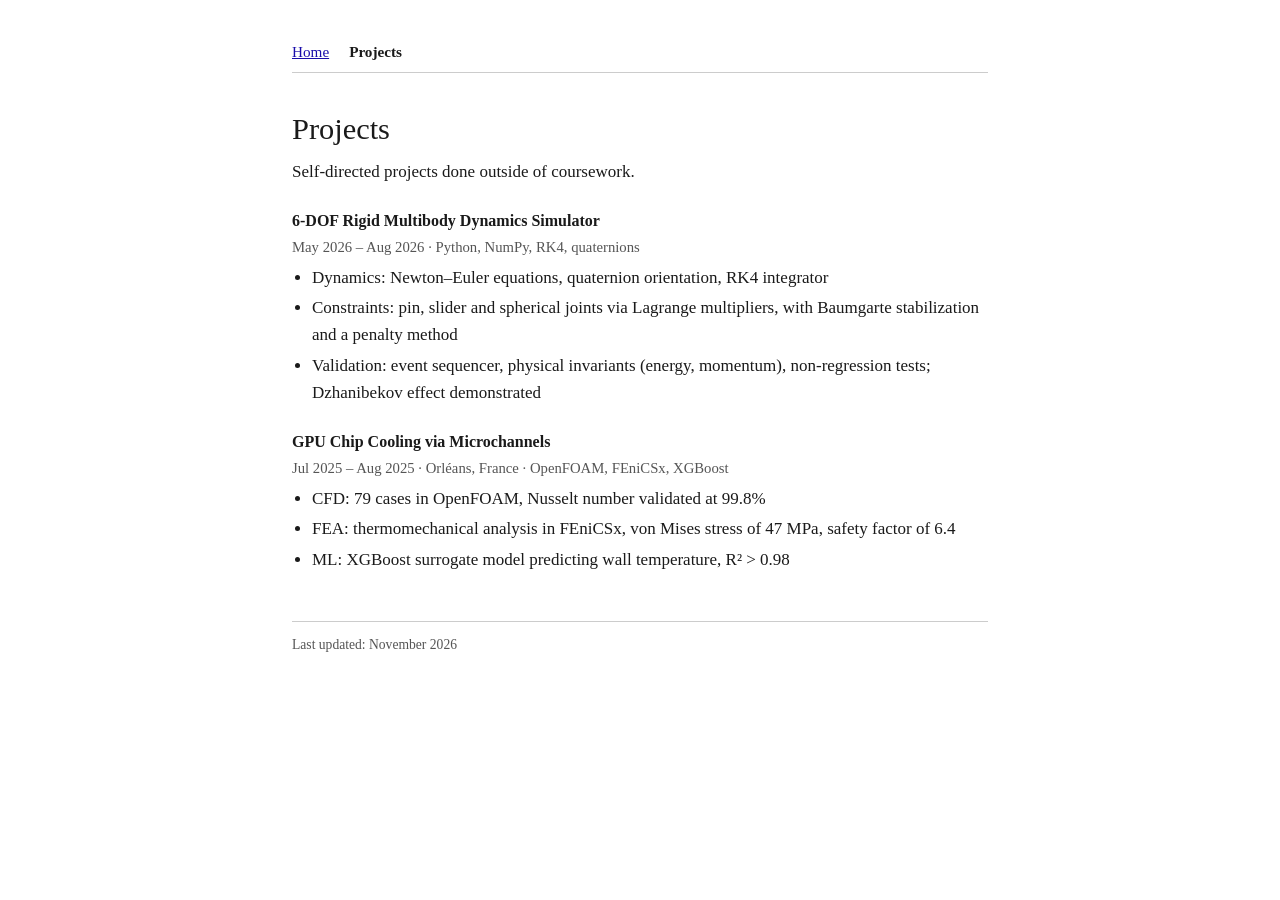
==== projects.html @ b62ea539 "Add files via upload" ====
<!doctype html>
<html lang="en">
<head>
<meta charset="utf-8">
<meta name="viewport" content="width=device-width, initial-scale=1">
<title>Projects – Your Name</title>
<link rel="stylesheet" href="style.css">
</head>
<body>
<div class="page">

  <nav aria-label="Pages"><a href="index.html">Home</a><a href="projects.html" aria-current="page">Projects</a></nav>

  <h1>Projects</h1>
  <p>Self-directed projects done outside of coursework.</p>

  <h3>6-DOF Rigid Multibody Dynamics Simulator</h3>
  <p class="meta">May 2026 – Aug 2026 · Python, NumPy, RK4, quaternions</p>
  <!-- Video example: put dzhanibekov.mp4 in the folder, then remove the comment marks
  <video class="media" src="dzhanibekov.mp4" autoplay muted loop playsinline></video>
  -->
  <ul class="simple">
    <li>Dynamics: Newton–Euler equations, quaternion orientation, RK4 integrator</li>
    <li>Constraints: pin, slider and spherical joints via Lagrange multipliers, with Baumgarte stabilization and a penalty method</li>
    <li>Validation: event sequencer, physical invariants (energy, momentum), non-regression tests; Dzhanibekov effect demonstrated</li>
  </ul>
  <!-- <p><a href="https://github.com/">Code on GitHub</a></p> -->

  <h3>GPU Chip Cooling via Microchannels</h3>
  <p class="meta">Jul 2025 – Aug 2025 · Orléans, France · OpenFOAM, FEniCSx, XGBoost</p>
  <!-- GIF example: put cooling.gif in the folder, then remove the comment marks
  <img class="media" src="cooling.gif" alt="Temperature field in the microchannels">
  -->
  <ul class="simple">
    <li>CFD: 79 cases in OpenFOAM, Nusselt number validated at 99.8%</li>
    <li>FEA: thermomechanical analysis in FEniCSx, von Mises stress of 47 MPa, safety factor of 6.4</li>
    <li>ML: XGBoost surrogate model predicting wall temperature, R² &gt; 0.98</li>
  </ul>
  <!-- <p><a href="https://github.com/">Code on GitHub</a></p> -->

  <footer>Last updated: November 2026</footer>
</div>
</body>
</html>
---- style.css ----
:root{
  --bg:#ffffff; --ink:#1a1a1a; --muted:#555555; --line:#cccccc;
  --link:#1a0dab; --visited:#5a1a8a; --box:#e8e8e8;
}
@media (prefers-color-scheme: dark){
  :root{ color-scheme:dark;
    --bg:#16181b; --ink:#e4e4e4; --muted:#a0a0a0; --line:#3a3d42;
    --link:#8ab4f8; --visited:#c58af9; --box:#2a2d31; }
}
*,*::before,*::after{box-sizing:border-box}
body{margin:0;background:var(--bg);color:var(--ink);
  font-family:Georgia,"Times New Roman",Times,serif;font-size:17px;line-height:1.6}
.page{max-width:46rem;margin:0 auto;padding:2.5rem 1.25rem 3rem}
a{color:var(--link)} a:visited{color:var(--visited)}
:focus-visible{outline:2px solid var(--link);outline-offset:2px}
nav{margin:0 0 2rem;padding-bottom:.5rem;border-bottom:1px solid var(--line);font-size:.95rem}
nav a{margin-right:1.25rem}
nav a[aria-current="page"]{color:var(--ink);text-decoration:none;font-weight:bold}
h1{font-size:1.9rem;font-weight:normal;margin:0 0 .25rem}
h2{font-size:1.25rem;font-weight:normal;margin:2.5rem 0 .75rem;padding-bottom:.25rem;border-bottom:1px solid var(--line)}
h3{font-size:1rem;margin:1.4rem 0 .15rem}
p{margin:0 0 .9rem}
.profil{display:flex;gap:1.5rem;align-items:flex-start}
.photo{width:130px;height:160px;flex:none;object-fit:cover;background:var(--box);border:1px solid var(--line);
  display:flex;align-items:center;justify-content:center;color:var(--muted);font-size:.85rem}
.sous-titre{color:var(--muted);margin:0 0 .75rem}
.contact{margin:0;padding:0;list-style:none}
.cv{border-collapse:collapse;width:100%}
.cv td{vertical-align:top;padding:.3rem 0}
.cv td:first-child{width:11rem;color:var(--muted);padding-right:1rem;white-space:nowrap}
ul.simple{margin:.3rem 0 .9rem;padding-left:1.25rem}
ul.simple li{margin-bottom:.2rem}
.meta{color:var(--muted);font-size:.92rem;margin:0 0 .3rem}
.media{display:block;max-width:100%;height:auto;margin:.75rem 0 1rem;border:1px solid var(--line)}
footer{margin-top:3rem;padding-top:.75rem;border-top:1px solid var(--line);color:var(--muted);font-size:.85rem}
@media (max-width:520px){
  .profil{flex-direction:column}
  .cv td:first-child{width:auto;white-space:normal}
  .cv tr{display:block;margin-bottom:.6rem} .cv td{display:block;padding:0}
}
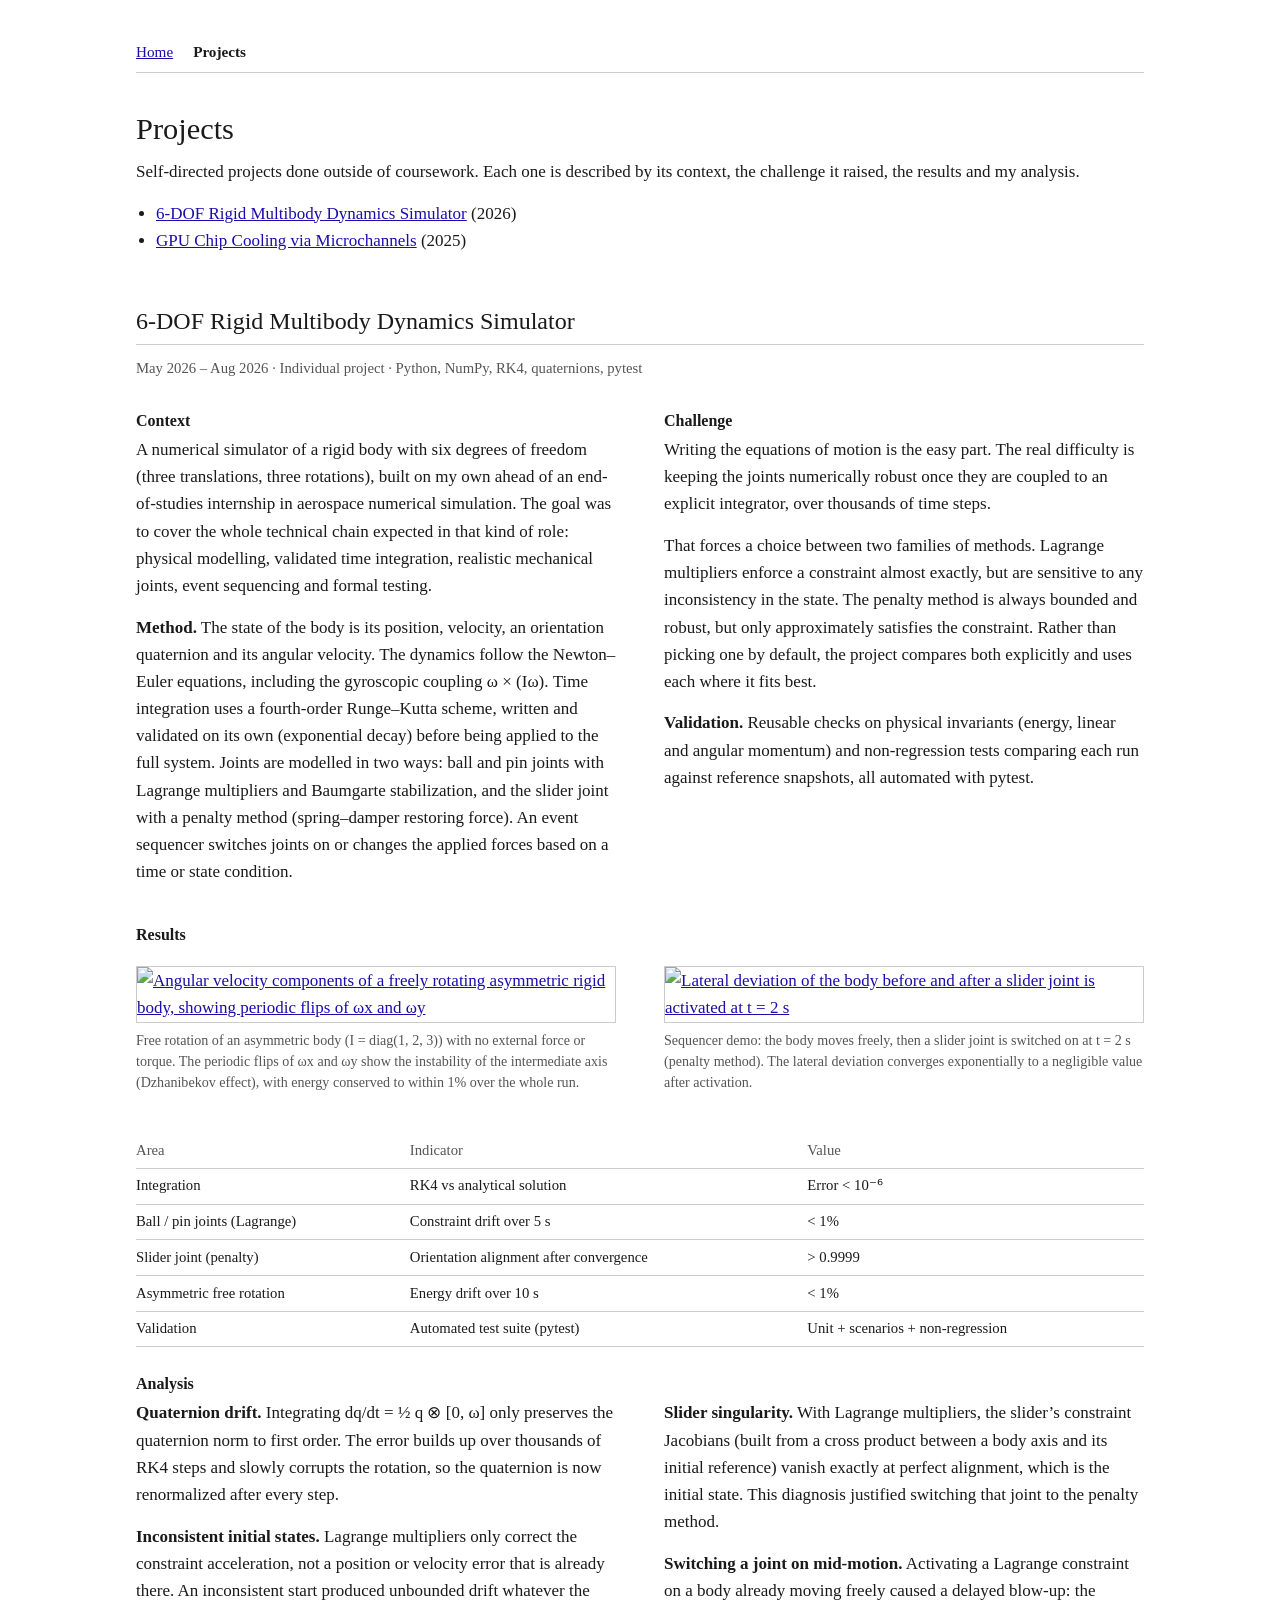
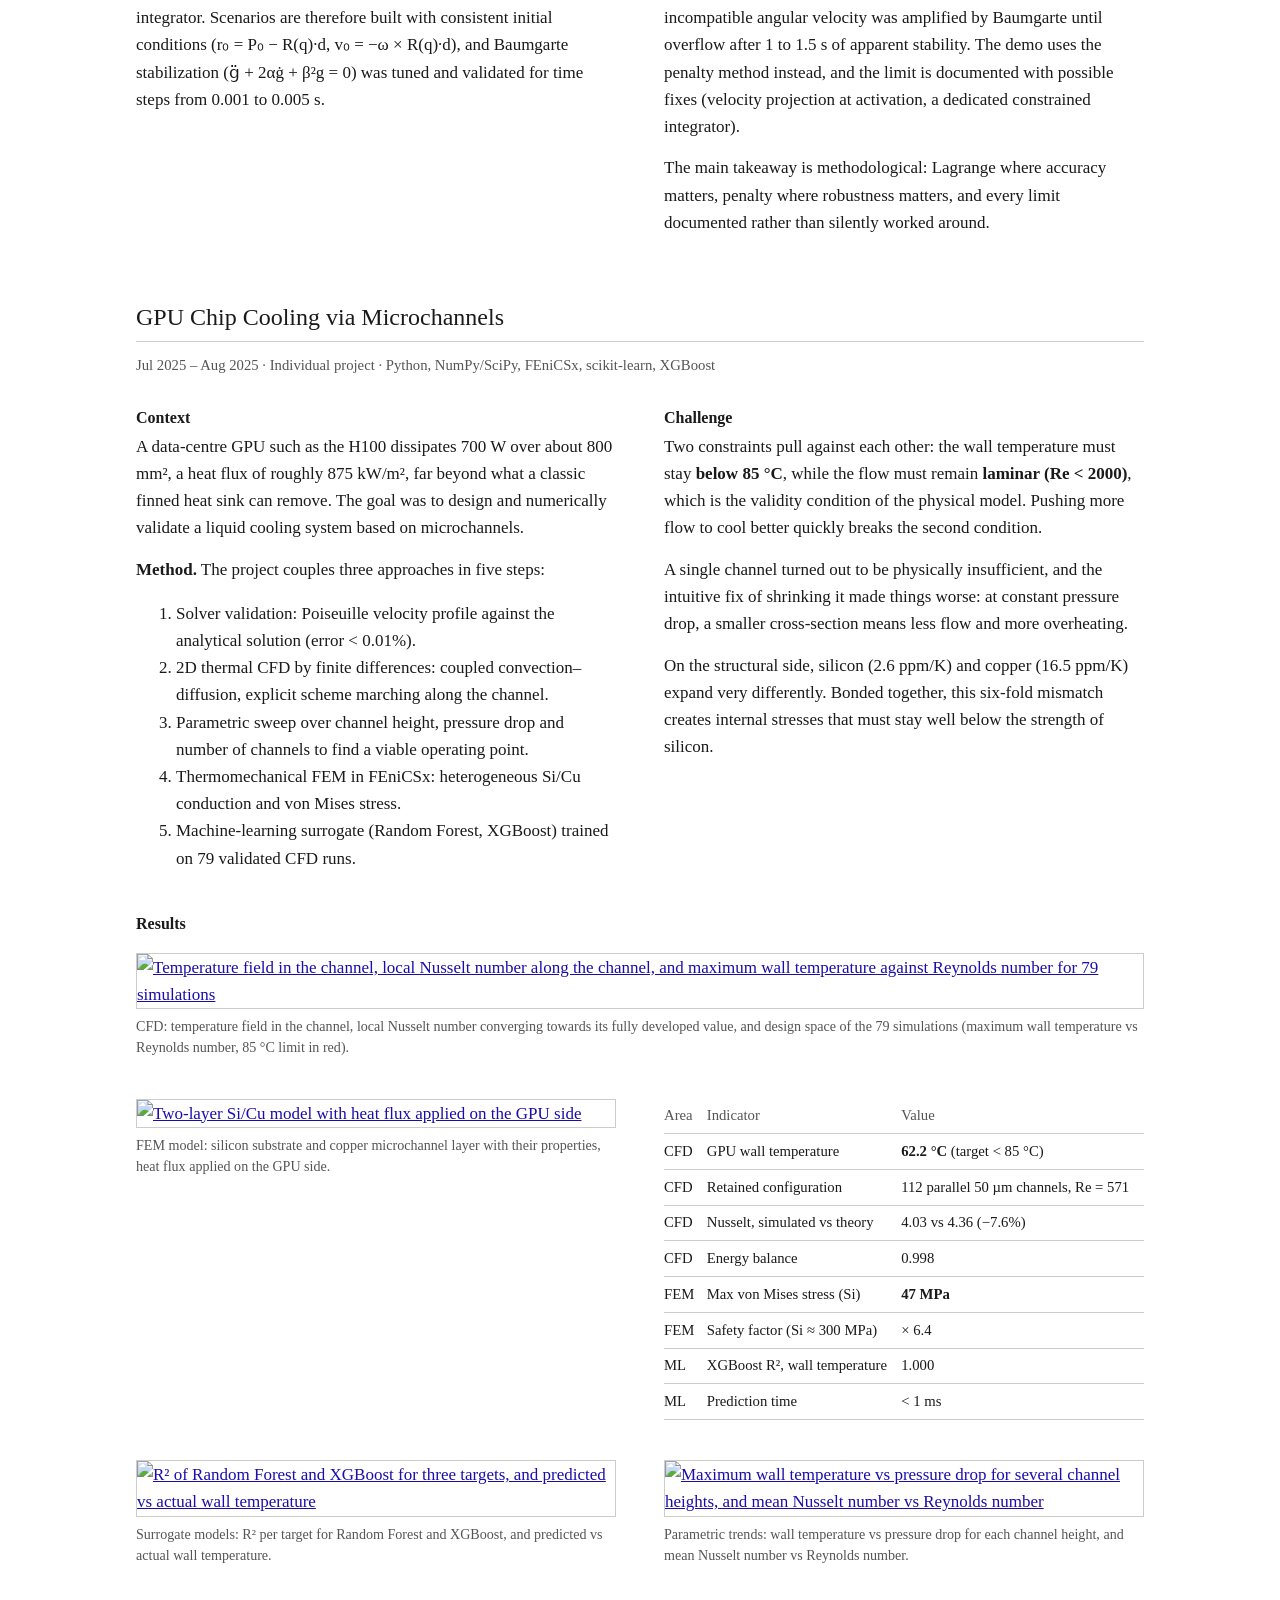
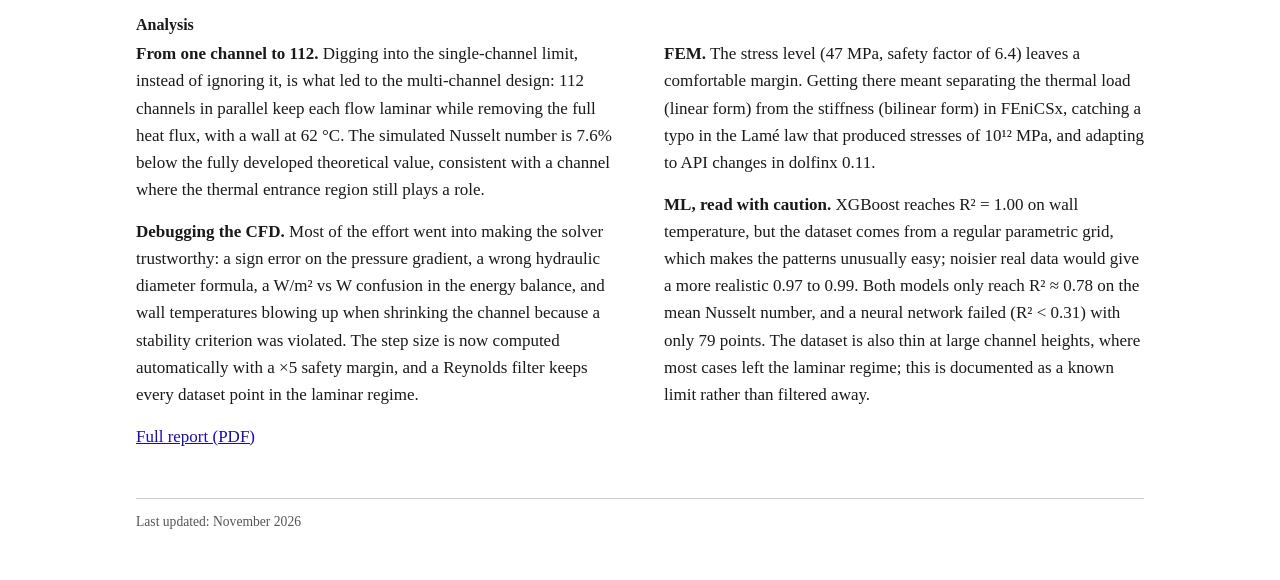
==== commit fc2295e9: "Add files via upload" ====
--- a/projects.html
+++ b/projects.html
@@ -12,31 +12,140 @@
   <nav aria-label="Pages"><a href="index.html">Home</a><a href="projects.html" aria-current="page">Projects</a></nav>
 
   <h1>Projects</h1>
-  <p>Self-directed projects done outside of coursework.</p>
+  <p>Self-directed projects done outside of coursework. Each one is described by its context, the challenge it raised, the results and my analysis.</p>
+  <ul class="sommaire">
+    <li><a href="#rigid-body">6-DOF Rigid Multibody Dynamics Simulator</a> (2026)</li>
+    <li><a href="#microchannels">GPU Chip Cooling via Microchannels</a> (2025)</li>
+  </ul>
 
-  <h3>6-DOF Rigid Multibody Dynamics Simulator</h3>
-  <p class="meta">May 2026 – Aug 2026 · Python, NumPy, RK4, quaternions</p>
-  <!-- Video example: put dzhanibekov.mp4 in the folder, then remove the comment marks
-  <video class="media" src="dzhanibekov.mp4" autoplay muted loop playsinline></video>
-  -->
-  <ul class="simple">
-    <li>Dynamics: Newton–Euler equations, quaternion orientation, RK4 integrator</li>
-    <li>Constraints: pin, slider and spherical joints via Lagrange multipliers, with Baumgarte stabilization and a penalty method</li>
-    <li>Validation: event sequencer, physical invariants (energy, momentum), non-regression tests; Dzhanibekov effect demonstrated</li>
-  </ul>
-  <!-- <p><a href="https://github.com/">Code on GitHub</a></p> -->
+  <!-- ================================================================= -->
+  <section class="projet" id="rigid-body">
+    <h2>6-DOF Rigid Multibody Dynamics Simulator</h2>
+    <p class="meta">May 2026 – Aug 2026 · Individual project · Python, NumPy, RK4, quaternions, pytest</p>
 
-  <h3>GPU Chip Cooling via Microchannels</h3>
-  <p class="meta">Jul 2025 – Aug 2025 · Orléans, France · OpenFOAM, FEniCSx, XGBoost</p>
-  <!-- GIF example: put cooling.gif in the folder, then remove the comment marks
-  <img class="media" src="cooling.gif" alt="Temperature field in the microchannels">
-  -->
-  <ul class="simple">
-    <li>CFD: 79 cases in OpenFOAM, Nusselt number validated at 99.8%</li>
-    <li>FEA: thermomechanical analysis in FEniCSx, von Mises stress of 47 MPa, safety factor of 6.4</li>
-    <li>ML: XGBoost surrogate model predicting wall temperature, R² &gt; 0.98</li>
-  </ul>
-  <!-- <p><a href="https://github.com/">Code on GitHub</a></p> -->
+    <div class="deux">
+      <div>
+        <h3>Context</h3>
+        <p>A numerical simulator of a rigid body with six degrees of freedom (three translations, three rotations), built on my own ahead of an end-of-studies internship in aerospace numerical simulation. The goal was to cover the whole technical chain expected in that kind of role: physical modelling, validated time integration, realistic mechanical joints, event sequencing and formal testing.</p>
+        <p><strong>Method.</strong> The state of the body is its position, velocity, an orientation quaternion and its angular velocity. The dynamics follow the Newton–Euler equations, including the gyroscopic coupling ω × (Iω). Time integration uses a fourth-order Runge–Kutta scheme, written and validated on its own (exponential decay) before being applied to the full system. Joints are modelled in two ways: ball and pin joints with Lagrange multipliers and Baumgarte stabilization, and the slider joint with a penalty method (spring–damper restoring force). An event sequencer switches joints on or changes the applied forces based on a time or state condition.</p>
+      </div>
+      <div>
+        <h3>Challenge</h3>
+        <p>Writing the equations of motion is the easy part. The real difficulty is keeping the joints numerically robust once they are coupled to an explicit integrator, over thousands of time steps.</p>
+        <p>That forces a choice between two families of methods. Lagrange multipliers enforce a constraint almost exactly, but are sensitive to any inconsistency in the state. The penalty method is always bounded and robust, but only approximately satisfies the constraint. Rather than picking one by default, the project compares both explicitly and uses each where it fits best.</p>
+        <p><strong>Validation.</strong> Reusable checks on physical invariants (energy, linear and angular momentum) and non-regression tests comparing each run against reference snapshots, all automated with pytest.</p>
+      </div>
+    </div>
+
+    <h3>Results</h3>
+    <div class="deux">
+      <!-- Copy these two images from the project's assets/ folder into images/ -->
+      <figure>
+        <a href="images/dzhanibekov_effect.png"><img src="images/dzhanibekov_effect.png" alt="Angular velocity components of a freely rotating asymmetric rigid body, showing periodic flips of ωx and ωy"></a>
+        <figcaption>Free rotation of an asymmetric body (I = diag(1, 2, 3)) with no external force or torque. The periodic flips of ωx and ωy show the instability of the intermediate axis (Dzhanibekov effect), with energy conserved to within 1% over the whole run.</figcaption>
+      </figure>
+      <figure>
+        <a href="images/sequencer_demo.png"><img src="images/sequencer_demo.png" alt="Lateral deviation of the body before and after a slider joint is activated at t = 2 s"></a>
+        <figcaption>Sequencer demo: the body moves freely, then a slider joint is switched on at t = 2 s (penalty method). The lateral deviation converges exponentially to a negligible value after activation.</figcaption>
+      </figure>
+    </div>
+    <table class="chiffres">
+      <tr><th>Area</th><th>Indicator</th><th>Value</th></tr>
+      <tr><td>Integration</td><td>RK4 vs analytical solution</td><td>Error &lt; 10⁻⁶</td></tr>
+      <tr><td>Ball / pin joints (Lagrange)</td><td>Constraint drift over 5 s</td><td>&lt; 1%</td></tr>
+      <tr><td>Slider joint (penalty)</td><td>Orientation alignment after convergence</td><td>&gt; 0.9999</td></tr>
+      <tr><td>Asymmetric free rotation</td><td>Energy drift over 10 s</td><td>&lt; 1%</td></tr>
+      <tr><td>Validation</td><td>Automated test suite (pytest)</td><td>Unit + scenarios + non-regression</td></tr>
+    </table>
+
+    <h3>Analysis</h3>
+    <div class="deux">
+      <div>
+        <p><strong>Quaternion drift.</strong> Integrating dq/dt = ½ q ⊗ [0, ω] only preserves the quaternion norm to first order. The error builds up over thousands of RK4 steps and slowly corrupts the rotation, so the quaternion is now renormalized after every step.</p>
+        <p><strong>Inconsistent initial states.</strong> Lagrange multipliers only correct the constraint acceleration, not a position or velocity error that is already there. An inconsistent start produced unbounded drift whatever the integrator. Scenarios are therefore built with consistent initial conditions (r₀ = P₀ − R(q)·d, v₀ = −ω × R(q)·d), and Baumgarte stabilization (g̈ + 2αġ + β²g = 0) was tuned and validated for time steps from 0.001 to 0.005 s.</p>
+      </div>
+      <div>
+        <p><strong>Slider singularity.</strong> With Lagrange multipliers, the slider’s constraint Jacobians (built from a cross product between a body axis and its initial reference) vanish exactly at perfect alignment, which is the initial state. This diagnosis justified switching that joint to the penalty method.</p>
+        <p><strong>Switching a joint on mid-motion.</strong> Activating a Lagrange constraint on a body already moving freely caused a delayed blow-up: the incompatible angular velocity was amplified by Baumgarte until overflow after 1 to 1.5 s of apparent stability. The demo uses the penalty method instead, and the limit is documented with possible fixes (velocity projection at activation, a dedicated constrained integrator).</p>
+        <p>The main takeaway is methodological: Lagrange where accuracy matters, penalty where robustness matters, and every limit documented rather than silently worked around.</p>
+      </div>
+    </div>
+    <!-- <p><a href="https://github.com/">Source code, tests and notebooks on GitHub</a></p> -->
+  </section>
+
+  <!-- ================================================================= -->
+  <section class="projet" id="microchannels">
+    <h2>GPU Chip Cooling via Microchannels</h2>
+    <p class="meta">Jul 2025 – Aug 2025 · Individual project · Python, NumPy/SciPy, FEniCSx, scikit-learn, XGBoost</p>
+
+    <div class="deux">
+      <div>
+        <h3>Context</h3>
+        <p>A data-centre GPU such as the H100 dissipates 700 W over about 800 mm², a heat flux of roughly 875 kW/m², far beyond what a classic finned heat sink can remove. The goal was to design and numerically validate a liquid cooling system based on microchannels.</p>
+        <p><strong>Method.</strong> The project couples three approaches in five steps:</p>
+        <ol class="simple">
+          <li>Solver validation: Poiseuille velocity profile against the analytical solution (error &lt; 0.01%).</li>
+          <li>2D thermal CFD by finite differences: coupled convection–diffusion, explicit scheme marching along the channel.</li>
+          <li>Parametric sweep over channel height, pressure drop and number of channels to find a viable operating point.</li>
+          <li>Thermomechanical FEM in FEniCSx: heterogeneous Si/Cu conduction and von Mises stress.</li>
+          <li>Machine-learning surrogate (Random Forest, XGBoost) trained on 79 validated CFD runs.</li>
+        </ol>
+      </div>
+      <div>
+        <h3>Challenge</h3>
+        <p>Two constraints pull against each other: the wall temperature must stay <strong>below 85 °C</strong>, while the flow must remain <strong>laminar (Re &lt; 2000)</strong>, which is the validity condition of the physical model. Pushing more flow to cool better quickly breaks the second condition.</p>
+        <p>A single channel turned out to be physically insufficient, and the intuitive fix of shrinking it made things worse: at constant pressure drop, a smaller cross-section means less flow and more overheating.</p>
+        <p>On the structural side, silicon (2.6 ppm/K) and copper (16.5 ppm/K) expand very differently. Bonded together, this six-fold mismatch creates internal stresses that must stay well below the strength of silicon.</p>
+      </div>
+    </div>
+
+    <h3>Results</h3>
+    <figure>
+      <a href="images/microchannel_cfd.png"><img src="images/microchannel_cfd.png" alt="Temperature field in the channel, local Nusselt number along the channel, and maximum wall temperature against Reynolds number for 79 simulations"></a>
+      <figcaption>CFD: temperature field in the channel, local Nusselt number converging towards its fully developed value, and design space of the 79 simulations (maximum wall temperature vs Reynolds number, 85 °C limit in red).</figcaption>
+    </figure>
+    <div class="deux">
+      <figure>
+        <a href="images/microchannel_fem_geometry.png"><img src="images/microchannel_fem_geometry.png" alt="Two-layer Si/Cu model with heat flux applied on the GPU side"></a>
+        <figcaption>FEM model: silicon substrate and copper microchannel layer with their properties, heat flux applied on the GPU side.</figcaption>
+      </figure>
+      <table class="chiffres">
+        <tr><th>Area</th><th>Indicator</th><th>Value</th></tr>
+        <tr><td>CFD</td><td>GPU wall temperature</td><td><strong>62.2 °C</strong> (target &lt; 85 °C)</td></tr>
+        <tr><td>CFD</td><td>Retained configuration</td><td>112 parallel 50 µm channels, Re = 571</td></tr>
+        <tr><td>CFD</td><td>Nusselt, simulated vs theory</td><td>4.03 vs 4.36 (−7.6%)</td></tr>
+        <tr><td>CFD</td><td>Energy balance</td><td>0.998</td></tr>
+        <tr><td>FEM</td><td>Max von Mises stress (Si)</td><td><strong>47 MPa</strong></td></tr>
+        <tr><td>FEM</td><td>Safety factor (Si ≈ 300 MPa)</td><td>× 6.4</td></tr>
+        <tr><td>ML</td><td>XGBoost R², wall temperature</td><td>1.000</td></tr>
+        <tr><td>ML</td><td>Prediction time</td><td>&lt; 1 ms</td></tr>
+      </table>
+    </div>
+    <div class="deux">
+      <figure>
+        <a href="images/microchannel_ml.png"><img src="images/microchannel_ml.png" alt="R² of Random Forest and XGBoost for three targets, and predicted vs actual wall temperature"></a>
+        <figcaption>Surrogate models: R² per target for Random Forest and XGBoost, and predicted vs actual wall temperature.</figcaption>
+      </figure>
+      <figure>
+        <a href="images/microchannel_parametric.png"><img src="images/microchannel_parametric.png" alt="Maximum wall temperature vs pressure drop for several channel heights, and mean Nusselt number vs Reynolds number"></a>
+        <figcaption>Parametric trends: wall temperature vs pressure drop for each channel height, and mean Nusselt number vs Reynolds number.</figcaption>
+      </figure>
+    </div>
+
+    <h3>Analysis</h3>
+    <div class="deux">
+      <div>
+        <p><strong>From one channel to 112.</strong> Digging into the single-channel limit, instead of ignoring it, is what led to the multi-channel design: 112 channels in parallel keep each flow laminar while removing the full heat flux, with a wall at 62 °C. The simulated Nusselt number is 7.6% below the fully developed theoretical value, consistent with a channel where the thermal entrance region still plays a role.</p>
+        <p><strong>Debugging the CFD.</strong> Most of the effort went into making the solver trustworthy: a sign error on the pressure gradient, a wrong hydraulic diameter formula, a W/m² vs W confusion in the energy balance, and wall temperatures blowing up when shrinking the channel because a stability criterion was violated. The step size is now computed automatically with a ×5 safety margin, and a Reynolds filter keeps every dataset point in the laminar regime.</p>
+      </div>
+      <div>
+        <p><strong>FEM.</strong> The stress level (47 MPa, safety factor of 6.4) leaves a comfortable margin. Getting there meant separating the thermal load (linear form) from the stiffness (bilinear form) in FEniCSx, catching a typo in the Lamé law that produced stresses of 10¹² MPa, and adapting to API changes in dolfinx 0.11.</p>
+        <p><strong>ML, read with caution.</strong> XGBoost reaches R² = 1.00 on wall temperature, but the dataset comes from a regular parametric grid, which makes the patterns unusually easy; noisier real data would give a more realistic 0.97 to 0.99. Both models only reach R² ≈ 0.78 on the mean Nusselt number, and a neural network failed (R² &lt; 0.31) with only 79 points. The dataset is also thin at large channel heights, where most cases left the laminar regime; this is documented as a known limit rather than filtered away.</p>
+      </div>
+    </div>
+    <p><a href="microchannel-report.pdf">Full report (PDF)</a></p>
+    <!-- <p><a href="https://github.com/">Source code on GitHub</a></p> -->
+  </section>
 
   <footer>Last updated: November 2026</footer>
 </div>
--- a/style.css
+++ b/style.css
@@ -10,7 +10,7 @@
 *,*::before,*::after{box-sizing:border-box}
 body{margin:0;background:var(--bg);color:var(--ink);
   font-family:Georgia,"Times New Roman",Times,serif;font-size:17px;line-height:1.6}
-.page{max-width:46rem;margin:0 auto;padding:2.5rem 1.25rem 3rem}
+.page{max-width:66rem;margin:0 auto;padding:2.5rem 1.5rem 3rem}
 a{color:var(--link)} a:visited{color:var(--visited)}
 :focus-visible{outline:2px solid var(--link);outline-offset:2px}
 nav{margin:0 0 2rem;padding-bottom:.5rem;border-bottom:1px solid var(--line);font-size:.95rem}
@@ -20,21 +20,44 @@
 h2{font-size:1.25rem;font-weight:normal;margin:2.5rem 0 .75rem;padding-bottom:.25rem;border-bottom:1px solid var(--line)}
 h3{font-size:1rem;margin:1.4rem 0 .15rem}
 p{margin:0 0 .9rem}
+
+/* Profil */
 .profil{display:flex;gap:1.5rem;align-items:flex-start}
 .photo{width:130px;height:160px;flex:none;object-fit:cover;background:var(--box);border:1px solid var(--line);
   display:flex;align-items:center;justify-content:center;color:var(--muted);font-size:.85rem}
 .sous-titre{color:var(--muted);margin:0 0 .75rem}
 .contact{margin:0;padding:0;list-style:none}
+
+/* Deux colonnes sur l'accueil : CV à gauche, compétences à droite */
+.colonnes{display:grid;grid-template-columns:minmax(0,1fr) 19rem;gap:0 3.5rem}
+aside{font-size:.95rem}
+
+/* Page projets */
+.sommaire{margin:0 0 1rem;padding-left:1.25rem}
+.projet{margin-top:3rem}
+.projet > h2{font-size:1.5rem;margin-top:0}
+.deux{display:grid;grid-template-columns:minmax(0,1fr) minmax(0,1fr);gap:0 3rem;align-items:start}
+figure{margin:1rem 0 1.5rem}
+figure img{display:block;width:100%;height:auto;border:1px solid var(--line);background:#fff}
+figcaption{color:var(--muted);font-size:.88rem;line-height:1.5;margin-top:.45rem}
+table.chiffres{border-collapse:collapse;width:100%;font-size:.92rem;margin:1rem 0 1.5rem}
+table.chiffres th,table.chiffres td{text-align:left;vertical-align:top;padding:.35rem .75rem .35rem 0;border-bottom:1px solid var(--line)}
+table.chiffres th{font-weight:normal;color:var(--muted)}
+table.chiffres td:last-child{white-space:nowrap}
+
 .cv{border-collapse:collapse;width:100%}
-.cv td{vertical-align:top;padding:.3rem 0}
-.cv td:first-child{width:11rem;color:var(--muted);padding-right:1rem;white-space:nowrap}
+.cv td{vertical-align:top;padding:.25rem 0}
+.cv td:first-child{color:var(--muted);padding-right:1rem;white-space:nowrap}
 ul.simple{margin:.3rem 0 .9rem;padding-left:1.25rem}
 ul.simple li{margin-bottom:.2rem}
 .meta{color:var(--muted);font-size:.92rem;margin:0 0 .3rem}
-.media{display:block;max-width:100%;height:auto;margin:.75rem 0 1rem;border:1px solid var(--line)}
+.media{display:block;width:100%;height:auto;margin:.75rem 0 1rem;border:1px solid var(--line)}
 footer{margin-top:3rem;padding-top:.75rem;border-top:1px solid var(--line);color:var(--muted);font-size:.85rem}
+
+@media (max-width:860px){
+  .colonnes,.deux{grid-template-columns:1fr}
+  table.chiffres td:last-child{white-space:normal}
+}
 @media (max-width:520px){
   .profil{flex-direction:column}
-  .cv td:first-child{width:auto;white-space:normal}
-  .cv tr{display:block;margin-bottom:.6rem} .cv td{display:block;padding:0}
 }
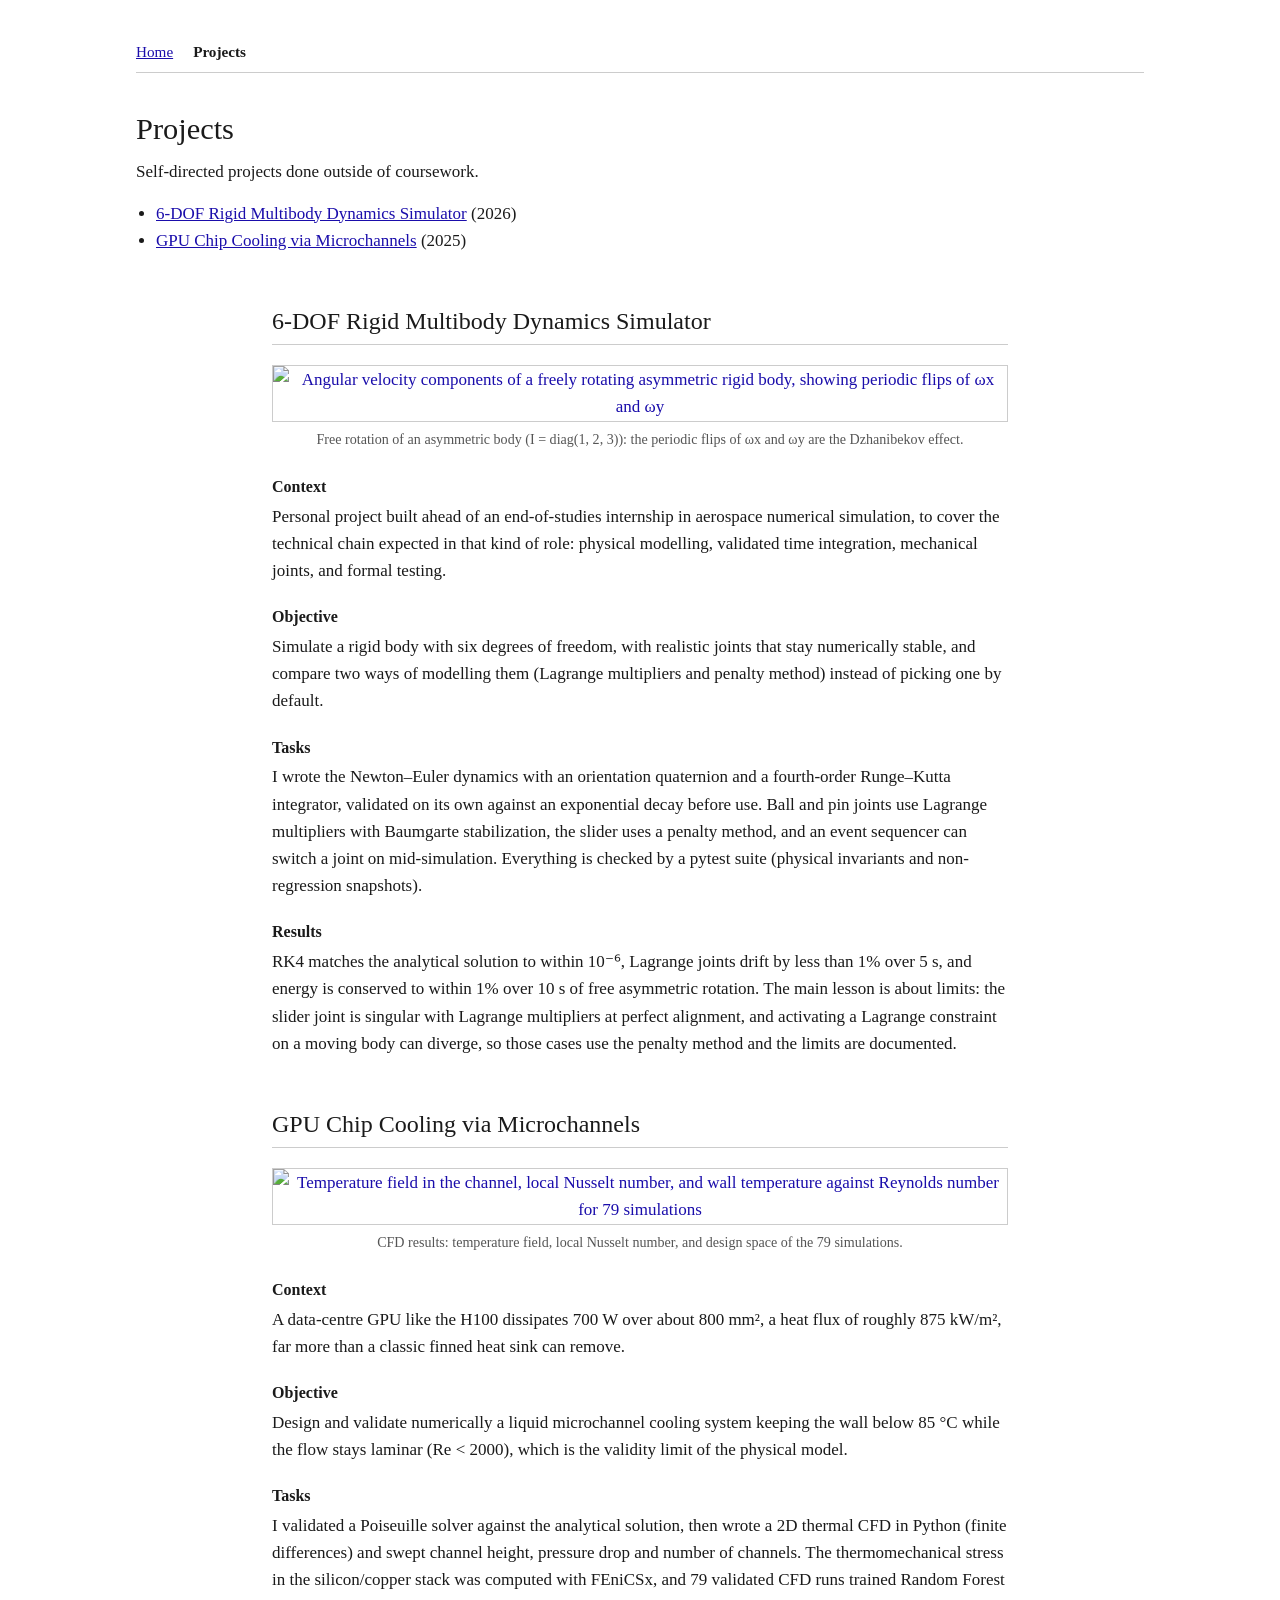
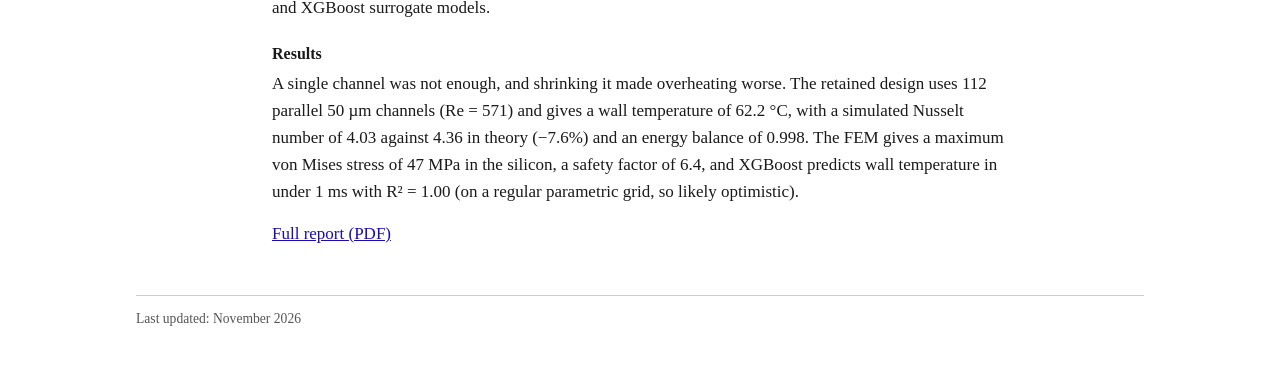
==== commit a187892c: "Add files via upload" ====
--- a/projects.html
+++ b/projects.html
@@ -12,137 +12,58 @@
   <nav aria-label="Pages"><a href="index.html">Home</a><a href="projects.html" aria-current="page">Projects</a></nav>
 
   <h1>Projects</h1>
-  <p>Self-directed projects done outside of coursework. Each one is described by its context, the challenge it raised, the results and my analysis.</p>
+  <p>Self-directed projects done outside of coursework.</p>
   <ul class="sommaire">
     <li><a href="#rigid-body">6-DOF Rigid Multibody Dynamics Simulator</a> (2026)</li>
     <li><a href="#microchannels">GPU Chip Cooling via Microchannels</a> (2025)</li>
   </ul>
 
   <!-- ================================================================= -->
-  <section class="projet" id="rigid-body">
+  <section class="projet-simple" id="rigid-body">
     <h2>6-DOF Rigid Multibody Dynamics Simulator</h2>
-    <p class="meta">May 2026 – Aug 2026 · Individual project · Python, NumPy, RK4, quaternions, pytest</p>
 
-    <div class="deux">
-      <div>
-        <h3>Context</h3>
-        <p>A numerical simulator of a rigid body with six degrees of freedom (three translations, three rotations), built on my own ahead of an end-of-studies internship in aerospace numerical simulation. The goal was to cover the whole technical chain expected in that kind of role: physical modelling, validated time integration, realistic mechanical joints, event sequencing and formal testing.</p>
-        <p><strong>Method.</strong> The state of the body is its position, velocity, an orientation quaternion and its angular velocity. The dynamics follow the Newton–Euler equations, including the gyroscopic coupling ω × (Iω). Time integration uses a fourth-order Runge–Kutta scheme, written and validated on its own (exponential decay) before being applied to the full system. Joints are modelled in two ways: ball and pin joints with Lagrange multipliers and Baumgarte stabilization, and the slider joint with a penalty method (spring–damper restoring force). An event sequencer switches joints on or changes the applied forces based on a time or state condition.</p>
-      </div>
-      <div>
-        <h3>Challenge</h3>
-        <p>Writing the equations of motion is the easy part. The real difficulty is keeping the joints numerically robust once they are coupled to an explicit integrator, over thousands of time steps.</p>
-        <p>That forces a choice between two families of methods. Lagrange multipliers enforce a constraint almost exactly, but are sensitive to any inconsistency in the state. The penalty method is always bounded and robust, but only approximately satisfies the constraint. Rather than picking one by default, the project compares both explicitly and uses each where it fits best.</p>
-        <p><strong>Validation.</strong> Reusable checks on physical invariants (energy, linear and angular momentum) and non-regression tests comparing each run against reference snapshots, all automated with pytest.</p>
-      </div>
-    </div>
+    <!-- Copie dzhanibekov_effect.png depuis le dossier assets/ du projet vers images/ -->
+    <figure>
+      <a href="images/dzhanibekov_effect.png"><img src="images/dzhanibekov_effect.png" alt="Angular velocity components of a freely rotating asymmetric rigid body, showing periodic flips of ωx and ωy"></a>
+      <figcaption>Free rotation of an asymmetric body (I = diag(1, 2, 3)): the periodic flips of ωx and ωy are the Dzhanibekov effect.</figcaption>
+    </figure>
+
+    <h3>Context</h3>
+    <p>Personal project built ahead of an end-of-studies internship in aerospace numerical simulation, to cover the technical chain expected in that kind of role: physical modelling, validated time integration, mechanical joints, and formal testing.</p>
+
+    <h3>Objective</h3>
+    <p>Simulate a rigid body with six degrees of freedom, with realistic joints that stay numerically stable, and compare two ways of modelling them (Lagrange multipliers and penalty method) instead of picking one by default.</p>
+
+    <h3>Tasks</h3>
+    <p>I wrote the Newton–Euler dynamics with an orientation quaternion and a fourth-order Runge–Kutta integrator, validated on its own against an exponential decay before use. Ball and pin joints use Lagrange multipliers with Baumgarte stabilization, the slider uses a penalty method, and an event sequencer can switch a joint on mid-simulation. Everything is checked by a pytest suite (physical invariants and non-regression snapshots).</p>
 
     <h3>Results</h3>
-    <div class="deux">
-      <!-- Copy these two images from the project's assets/ folder into images/ -->
-      <figure>
-        <a href="images/dzhanibekov_effect.png"><img src="images/dzhanibekov_effect.png" alt="Angular velocity components of a freely rotating asymmetric rigid body, showing periodic flips of ωx and ωy"></a>
-        <figcaption>Free rotation of an asymmetric body (I = diag(1, 2, 3)) with no external force or torque. The periodic flips of ωx and ωy show the instability of the intermediate axis (Dzhanibekov effect), with energy conserved to within 1% over the whole run.</figcaption>
-      </figure>
-      <figure>
-        <a href="images/sequencer_demo.png"><img src="images/sequencer_demo.png" alt="Lateral deviation of the body before and after a slider joint is activated at t = 2 s"></a>
-        <figcaption>Sequencer demo: the body moves freely, then a slider joint is switched on at t = 2 s (penalty method). The lateral deviation converges exponentially to a negligible value after activation.</figcaption>
-      </figure>
-    </div>
-    <table class="chiffres">
-      <tr><th>Area</th><th>Indicator</th><th>Value</th></tr>
-      <tr><td>Integration</td><td>RK4 vs analytical solution</td><td>Error &lt; 10⁻⁶</td></tr>
-      <tr><td>Ball / pin joints (Lagrange)</td><td>Constraint drift over 5 s</td><td>&lt; 1%</td></tr>
-      <tr><td>Slider joint (penalty)</td><td>Orientation alignment after convergence</td><td>&gt; 0.9999</td></tr>
-      <tr><td>Asymmetric free rotation</td><td>Energy drift over 10 s</td><td>&lt; 1%</td></tr>
-      <tr><td>Validation</td><td>Automated test suite (pytest)</td><td>Unit + scenarios + non-regression</td></tr>
-    </table>
+    <p>RK4 matches the analytical solution to within 10⁻⁶, Lagrange joints drift by less than 1% over 5 s, and energy is conserved to within 1% over 10 s of free asymmetric rotation. The main lesson is about limits: the slider joint is singular with Lagrange multipliers at perfect alignment, and activating a Lagrange constraint on a moving body can diverge, so those cases use the penalty method and the limits are documented.</p>
 
-    <h3>Analysis</h3>
-    <div class="deux">
-      <div>
-        <p><strong>Quaternion drift.</strong> Integrating dq/dt = ½ q ⊗ [0, ω] only preserves the quaternion norm to first order. The error builds up over thousands of RK4 steps and slowly corrupts the rotation, so the quaternion is now renormalized after every step.</p>
-        <p><strong>Inconsistent initial states.</strong> Lagrange multipliers only correct the constraint acceleration, not a position or velocity error that is already there. An inconsistent start produced unbounded drift whatever the integrator. Scenarios are therefore built with consistent initial conditions (r₀ = P₀ − R(q)·d, v₀ = −ω × R(q)·d), and Baumgarte stabilization (g̈ + 2αġ + β²g = 0) was tuned and validated for time steps from 0.001 to 0.005 s.</p>
-      </div>
-      <div>
-        <p><strong>Slider singularity.</strong> With Lagrange multipliers, the slider’s constraint Jacobians (built from a cross product between a body axis and its initial reference) vanish exactly at perfect alignment, which is the initial state. This diagnosis justified switching that joint to the penalty method.</p>
-        <p><strong>Switching a joint on mid-motion.</strong> Activating a Lagrange constraint on a body already moving freely caused a delayed blow-up: the incompatible angular velocity was amplified by Baumgarte until overflow after 1 to 1.5 s of apparent stability. The demo uses the penalty method instead, and the limit is documented with possible fixes (velocity projection at activation, a dedicated constrained integrator).</p>
-        <p>The main takeaway is methodological: Lagrange where accuracy matters, penalty where robustness matters, and every limit documented rather than silently worked around.</p>
-      </div>
-    </div>
-    <!-- <p><a href="https://github.com/">Source code, tests and notebooks on GitHub</a></p> -->
+    <!-- <p><a href="https://github.com/">Source code on GitHub</a></p> -->
   </section>
 
   <!-- ================================================================= -->
-  <section class="projet" id="microchannels">
+  <section class="projet-simple" id="microchannels">
     <h2>GPU Chip Cooling via Microchannels</h2>
-    <p class="meta">Jul 2025 – Aug 2025 · Individual project · Python, NumPy/SciPy, FEniCSx, scikit-learn, XGBoost</p>
 
-    <div class="deux">
-      <div>
-        <h3>Context</h3>
-        <p>A data-centre GPU such as the H100 dissipates 700 W over about 800 mm², a heat flux of roughly 875 kW/m², far beyond what a classic finned heat sink can remove. The goal was to design and numerically validate a liquid cooling system based on microchannels.</p>
-        <p><strong>Method.</strong> The project couples three approaches in five steps:</p>
-        <ol class="simple">
-          <li>Solver validation: Poiseuille velocity profile against the analytical solution (error &lt; 0.01%).</li>
-          <li>2D thermal CFD by finite differences: coupled convection–diffusion, explicit scheme marching along the channel.</li>
-          <li>Parametric sweep over channel height, pressure drop and number of channels to find a viable operating point.</li>
-          <li>Thermomechanical FEM in FEniCSx: heterogeneous Si/Cu conduction and von Mises stress.</li>
-          <li>Machine-learning surrogate (Random Forest, XGBoost) trained on 79 validated CFD runs.</li>
-        </ol>
-      </div>
-      <div>
-        <h3>Challenge</h3>
-        <p>Two constraints pull against each other: the wall temperature must stay <strong>below 85 °C</strong>, while the flow must remain <strong>laminar (Re &lt; 2000)</strong>, which is the validity condition of the physical model. Pushing more flow to cool better quickly breaks the second condition.</p>
-        <p>A single channel turned out to be physically insufficient, and the intuitive fix of shrinking it made things worse: at constant pressure drop, a smaller cross-section means less flow and more overheating.</p>
-        <p>On the structural side, silicon (2.6 ppm/K) and copper (16.5 ppm/K) expand very differently. Bonded together, this six-fold mismatch creates internal stresses that must stay well below the strength of silicon.</p>
-      </div>
-    </div>
+    <figure>
+      <a href="images/microchannel_cfd.png"><img src="images/microchannel_cfd.png" alt="Temperature field in the channel, local Nusselt number, and wall temperature against Reynolds number for 79 simulations"></a>
+      <figcaption>CFD results: temperature field, local Nusselt number, and design space of the 79 simulations.</figcaption>
+    </figure>
+
+    <h3>Context</h3>
+    <p>A data-centre GPU like the H100 dissipates 700 W over about 800 mm², a heat flux of roughly 875 kW/m², far more than a classic finned heat sink can remove.</p>
+
+    <h3>Objective</h3>
+    <p>Design and validate numerically a liquid microchannel cooling system keeping the wall below 85 °C while the flow stays laminar (Re &lt; 2000), which is the validity limit of the physical model.</p>
+
+    <h3>Tasks</h3>
+    <p>I validated a Poiseuille solver against the analytical solution, then wrote a 2D thermal CFD in Python (finite differences) and swept channel height, pressure drop and number of channels. The thermomechanical stress in the silicon/copper stack was computed with FEniCSx, and 79 validated CFD runs trained Random Forest and XGBoost surrogate models.</p>
 
     <h3>Results</h3>
-    <figure>
-      <a href="images/microchannel_cfd.png"><img src="images/microchannel_cfd.png" alt="Temperature field in the channel, local Nusselt number along the channel, and maximum wall temperature against Reynolds number for 79 simulations"></a>
-      <figcaption>CFD: temperature field in the channel, local Nusselt number converging towards its fully developed value, and design space of the 79 simulations (maximum wall temperature vs Reynolds number, 85 °C limit in red).</figcaption>
-    </figure>
-    <div class="deux">
-      <figure>
-        <a href="images/microchannel_fem_geometry.png"><img src="images/microchannel_fem_geometry.png" alt="Two-layer Si/Cu model with heat flux applied on the GPU side"></a>
-        <figcaption>FEM model: silicon substrate and copper microchannel layer with their properties, heat flux applied on the GPU side.</figcaption>
-      </figure>
-      <table class="chiffres">
-        <tr><th>Area</th><th>Indicator</th><th>Value</th></tr>
-        <tr><td>CFD</td><td>GPU wall temperature</td><td><strong>62.2 °C</strong> (target &lt; 85 °C)</td></tr>
-        <tr><td>CFD</td><td>Retained configuration</td><td>112 parallel 50 µm channels, Re = 571</td></tr>
-        <tr><td>CFD</td><td>Nusselt, simulated vs theory</td><td>4.03 vs 4.36 (−7.6%)</td></tr>
-        <tr><td>CFD</td><td>Energy balance</td><td>0.998</td></tr>
-        <tr><td>FEM</td><td>Max von Mises stress (Si)</td><td><strong>47 MPa</strong></td></tr>
-        <tr><td>FEM</td><td>Safety factor (Si ≈ 300 MPa)</td><td>× 6.4</td></tr>
-        <tr><td>ML</td><td>XGBoost R², wall temperature</td><td>1.000</td></tr>
-        <tr><td>ML</td><td>Prediction time</td><td>&lt; 1 ms</td></tr>
-      </table>
-    </div>
-    <div class="deux">
-      <figure>
-        <a href="images/microchannel_ml.png"><img src="images/microchannel_ml.png" alt="R² of Random Forest and XGBoost for three targets, and predicted vs actual wall temperature"></a>
-        <figcaption>Surrogate models: R² per target for Random Forest and XGBoost, and predicted vs actual wall temperature.</figcaption>
-      </figure>
-      <figure>
-        <a href="images/microchannel_parametric.png"><img src="images/microchannel_parametric.png" alt="Maximum wall temperature vs pressure drop for several channel heights, and mean Nusselt number vs Reynolds number"></a>
-        <figcaption>Parametric trends: wall temperature vs pressure drop for each channel height, and mean Nusselt number vs Reynolds number.</figcaption>
-      </figure>
-    </div>
+    <p>A single channel was not enough, and shrinking it made overheating worse. The retained design uses 112 parallel 50 µm channels (Re = 571) and gives a wall temperature of 62.2 °C, with a simulated Nusselt number of 4.03 against 4.36 in theory (−7.6%) and an energy balance of 0.998. The FEM gives a maximum von Mises stress of 47 MPa in the silicon, a safety factor of 6.4, and XGBoost predicts wall temperature in under 1 ms with R² = 1.00 (on a regular parametric grid, so likely optimistic).</p>
 
-    <h3>Analysis</h3>
-    <div class="deux">
-      <div>
-        <p><strong>From one channel to 112.</strong> Digging into the single-channel limit, instead of ignoring it, is what led to the multi-channel design: 112 channels in parallel keep each flow laminar while removing the full heat flux, with a wall at 62 °C. The simulated Nusselt number is 7.6% below the fully developed theoretical value, consistent with a channel where the thermal entrance region still plays a role.</p>
-        <p><strong>Debugging the CFD.</strong> Most of the effort went into making the solver trustworthy: a sign error on the pressure gradient, a wrong hydraulic diameter formula, a W/m² vs W confusion in the energy balance, and wall temperatures blowing up when shrinking the channel because a stability criterion was violated. The step size is now computed automatically with a ×5 safety margin, and a Reynolds filter keeps every dataset point in the laminar regime.</p>
-      </div>
-      <div>
-        <p><strong>FEM.</strong> The stress level (47 MPa, safety factor of 6.4) leaves a comfortable margin. Getting there meant separating the thermal load (linear form) from the stiffness (bilinear form) in FEniCSx, catching a typo in the Lamé law that produced stresses of 10¹² MPa, and adapting to API changes in dolfinx 0.11.</p>
-        <p><strong>ML, read with caution.</strong> XGBoost reaches R² = 1.00 on wall temperature, but the dataset comes from a regular parametric grid, which makes the patterns unusually easy; noisier real data would give a more realistic 0.97 to 0.99. Both models only reach R² ≈ 0.78 on the mean Nusselt number, and a neural network failed (R² &lt; 0.31) with only 79 points. The dataset is also thin at large channel heights, where most cases left the laminar regime; this is documented as a known limit rather than filtered away.</p>
-      </div>
-    </div>
     <p><a href="microchannel-report.pdf">Full report (PDF)</a></p>
     <!-- <p><a href="https://github.com/">Source code on GitHub</a></p> -->
   </section>
--- a/style.css
+++ b/style.css
@@ -61,3 +61,11 @@
 @media (max-width:520px){
   .profil{flex-direction:column}
 }
+
+/* Projet simple : titre, image centrée, un paragraphe par rubrique */
+.projet-simple{max-width:46rem;margin:3rem auto 0}
+.projet-simple > h2{font-size:1.5rem;margin-top:0}
+.projet-simple figure{max-width:100%;margin:1.25rem auto 1.5rem;text-align:center}
+.projet-simple figure img{display:inline-block;width:auto;max-width:100%;max-height:30rem}
+.projet-simple figcaption{text-align:center}
+.projet-simple h3{margin:1.25rem 0 .2rem}
